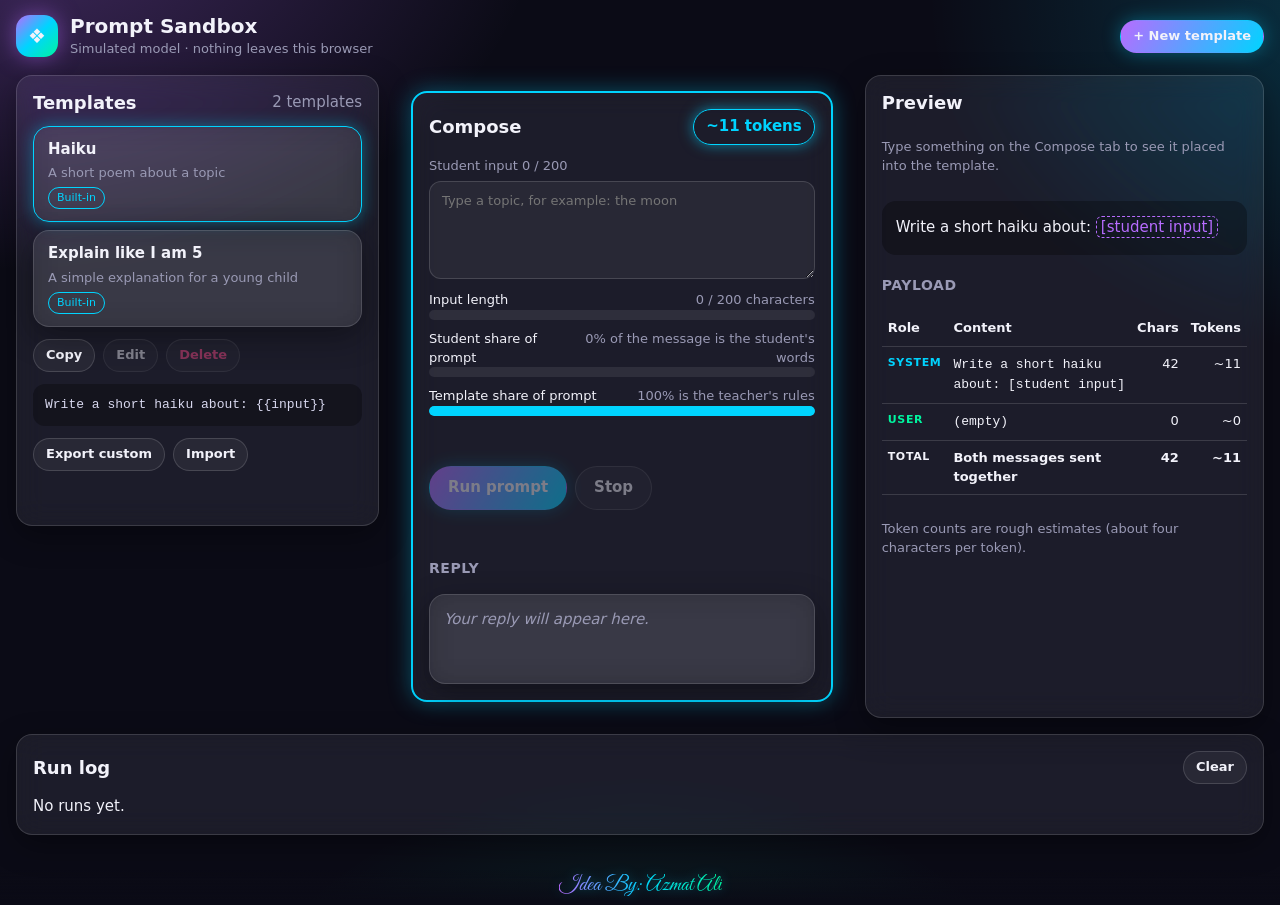
==== index.html @ 8f79895b "Prompt Sandbox: classroom sandbox for prompt templates Shows how a teacher's template and a student'" ====
<!DOCTYPE html>
<html lang="en" data-layout="desktop">
<head>
  <meta charset="UTF-8">
  <meta name="viewport" content="width=device-width, initial-scale=1, viewport-fit=cover">
  <meta name="description" content="Prompt Sandbox: see how a template and a student's words combine into a prompt. Simulated model, no data leaves the browser.">
  <meta name="theme-color" content="#0b0b16">
  <title>Prompt Sandbox</title>
  <meta property="og:type" content="website">
  <meta property="og:title" content="Prompt Sandbox">
  <meta property="og:description" content="See how a template and a student's words combine into a prompt.">
  <meta name="twitter:card" content="summary">
  <link rel="preconnect" href="https://fonts.googleapis.com">
  <link rel="preconnect" href="https://fonts.gstatic.com" crossorigin>
  <link href="https://fonts.googleapis.com/css2?family=Great+Vibes&display=swap" rel="stylesheet">
  <link rel="stylesheet" href="css/app.css">
</head>
<body>

  <header class="topbar">
    <div class="brand">
      <span class="logo" aria-hidden="true">&#10070;</span>
      <div>
        <h1>Prompt Sandbox</h1>
        <p class="tag" id="mode-badge">Simulated model</p>
      </div>
    </div>
    <button type="button" class="btn neon small" id="new-template">+ New template</button>
  </header>

  <nav class="tabbar" role="tablist" aria-label="Sections">
    <button type="button" role="tab" data-target="templates" aria-selected="false">Templates</button>
    <button type="button" role="tab" data-target="compose" aria-selected="true">Compose</button>
    <button type="button" role="tab" data-target="preview" aria-selected="false">Preview</button>
    <button type="button" role="tab" data-target="log" aria-selected="false">Log</button>
  </nav>

  <main class="workspace">

    <!-- Templates -->
    <section class="panel sec-templates glass" data-section="templates" aria-labelledby="h-templates">
      <div class="panel-head">
        <h2 id="h-templates">Templates</h2>
        <span class="muted" id="template-count"></span>
      </div>
      <div class="template-list" id="template-list"></div>
      <div class="template-actions">
        <button type="button" class="btn ghost small" id="copy-template">Copy</button>
        <button type="button" class="btn ghost small" id="edit-template">Edit</button>
        <button type="button" class="btn ghost small danger" id="delete-template">Delete</button>
      </div>
      <pre class="template-detail" id="template-detail" aria-label="Selected template text"></pre>
      <div class="library-tools">
        <button type="button" class="btn ghost small" id="export-templates">Export custom</button>
        <button type="button" class="btn ghost small" id="import-templates">Import</button>
        <input type="file" id="import-file" accept="application/json" hidden>
      </div>
      <p class="muted small" id="template-message" role="status"></p>
    </section>

    <!-- Compose -->
    <section class="panel sec-compose" data-section="compose" aria-labelledby="h-compose">
      <div class="run-card glass" id="run-card">
        <div class="panel-head">
          <h2 id="h-compose">Compose</h2>
          <span class="token-count" id="token-count" aria-live="polite">~0 tokens</span>
        </div>
        <label class="field">
          <span>Student input <span class="muted" id="char-count"></span></span>
          <textarea id="input" rows="4" maxlength="500" placeholder="Type a topic, for example: the moon"></textarea>
        </label>
        <div class="meters" id="meters"></div>
        <p class="chip warn" id="chip-injection" hidden>Contains a rule-override phrase</p>
        <p class="muted small" id="compose-notes"></p>
        <div class="run-actions">
          <button type="button" class="btn neon" id="run" disabled>Run prompt</button>
          <button type="button" class="btn ghost" id="stop" disabled>Stop</button>
        </div>
        <p class="run-message" id="run-message" role="status" aria-live="polite"></p>
        <h3 class="sub">Reply</h3>
        <div class="output glass" id="output" aria-live="polite"></div>
      </div>
    </section>

    <!-- Preview -->
    <section class="panel sec-preview glass" data-section="preview" aria-labelledby="h-preview">
      <div class="panel-head">
        <h2 id="h-preview">Preview</h2>
      </div>
      <p class="muted small" id="viewer-note"></p>
      <div class="viewer" id="viewer-template" aria-label="Template with the student's text in place"></div>
      <h3 class="sub">Payload</h3>
      <div class="matrix-wrap">
        <table class="matrix">
          <thead>
            <tr><th scope="col">Role</th><th scope="col">Content</th><th scope="col">Chars</th><th scope="col">Tokens</th></tr>
          </thead>
          <tbody id="matrix-body"></tbody>
        </table>
      </div>
      <p class="muted small">Token counts are rough estimates (about four characters per token).</p>
    </section>

    <!-- Log -->
    <section class="panel sec-log glass" data-section="log" aria-labelledby="h-log">
      <div class="panel-head">
        <h2 id="h-log">Run log</h2>
        <button type="button" class="btn ghost small" id="clear-log">Clear</button>
      </div>
      <ul class="log-list" id="log-list"></ul>
    </section>

  </main>

  <!-- Template creator -->
  <dialog class="creator glass" id="creator" aria-labelledby="creator-title">
    <form id="creator-form" method="dialog">
      <h2 id="creator-title">New template</h2>
      <label class="field">
        <span>Name</span>
        <input id="c-name" type="text" maxlength="60" required>
      </label>
      <label class="field">
        <span>Description (optional)</span>
        <input id="c-desc" type="text" maxlength="200">
      </label>
      <label class="field">
        <span>Template instructions</span>
        <textarea id="c-template" rows="4" maxlength="2000" required></textarea>
        <small class="hint" id="c-hint" role="status"></small>
      </label>
      <label class="field">
        <span>Input limit (characters, optional)</span>
        <input id="c-limit" type="number" min="1" max="500" inputmode="numeric">
      </label>
      <p class="error" id="creator-error" role="alert"></p>
      <div class="dialog-actions">
        <button type="button" class="btn ghost" id="creator-cancel">Cancel</button>
        <button type="submit" class="btn neon">Save template</button>
      </div>
    </form>
  </dialog>

  <footer class="footer">
    <span class="watermark">Idea By: Azmat Ali</span>
  </footer>

  <!-- Classic scripts in dependency order (opens from file:// with no server) -->
  <script src="js/config.js"></script>
  <script src="js/util/storage.js"></script>
  <script src="js/core/prompt.js"></script>
  <script src="js/core/templates.js"></script>
  <script src="js/core/simulator.js"></script>
  <script src="js/core/provider.js"></script>
  <script src="js/core/log.js"></script>
  <script src="js/core/tools.js"></script>
  <script src="js/ui/viewer.js"></script>
  <script src="js/app.js"></script>
</body>
</html>
---- css/app.css ----
/* ==========================================================================
   Prompt Sandbox. Breakpoints are custom properties; JS reads them into data-layout.
   Layouts: mobile < 640px (four tabs), tablet 640-1023px (two columns),
   desktop >= 1024px (three columns, log below).
   ========================================================================== */
:root {
  --footer-h: 30px;
  --tabbar-h: 0px;
  --radius: 16px;
  --bg: #0b0b16;
  --text: #f2f2fa;
  --muted: #9a9ab5;
  --glass: rgba(255, 255, 255, 0.07);
  --glass-border: rgba(255, 255, 255, 0.14);
  --idle: #00d4ff;
  --running: #b76cff;
  --ok: #00f5a0;
  --error: #ff4d8d;
  --warm: #ffb020;
  --shadow: 0 10px 30px rgba(0, 0, 0, 0.35);
  color-scheme: dark;
}

[data-layout="mobile"] {
  --tabbar-h: 56px;
}

*,
*::before,
*::after {
  box-sizing: border-box;
}

html,
body {
  margin: 0;
  min-height: 100%;
  overflow-x: hidden;            /* no sideways scrolling at any width */
}

body {
  color: var(--text);
  background-color: var(--bg);
  background-image:
    radial-gradient(900px 600px at 0% -10%, rgba(183, 108, 255, 0.32), transparent 60%),
    radial-gradient(800px 600px at 110% 0%, rgba(0, 212, 255, 0.22), transparent 60%),
    radial-gradient(700px 500px at 50% 120%, rgba(0, 245, 160, 0.14), transparent 60%);
  background-attachment: fixed;
  font: 15px/1.45 system-ui, -apple-system, "Segoe UI", Roboto, sans-serif;
  padding-bottom: calc(var(--footer-h) + var(--tabbar-h) + 24px);
}

h1, h2, h3 {
  margin: 0;
  line-height: 1.2;
}

.muted { color: var(--muted); }
.small { font-size: 13px; }
.sub { font-size: 14px; margin: 10px 0 6px; color: var(--muted); letter-spacing: 0.04em; text-transform: uppercase; }

/* ---------- Glass surfaces and buttons ---------- */
.glass {
  background: var(--glass);
  border: 1px solid var(--glass-border);
  border-radius: var(--radius);
  backdrop-filter: blur(14px) saturate(140%);
  -webkit-backdrop-filter: blur(14px) saturate(140%);
  box-shadow: var(--shadow);
}

.btn {
  appearance: none;
  border: 1px solid transparent;
  border-radius: 999px;
  padding: 10px 18px;
  font: inherit;
  font-weight: 600;
  color: var(--text);
  cursor: pointer;
  transition: transform 0.15s ease, box-shadow 0.2s ease, opacity 0.2s ease;
}

.btn:hover:not(:disabled) { transform: translateY(-1px); }
.btn:disabled { opacity: 0.45; cursor: not-allowed; }
.btn:focus-visible,
textarea:focus-visible,
input:focus-visible,
.template-btn:focus-visible,
.tabbar button:focus-visible {
  outline: 2px solid var(--idle);
  outline-offset: 3px;
}

.btn.small { padding: 6px 12px; font-size: 13px; }
.btn.ghost { background: rgba(255, 255, 255, 0.06); border-color: var(--glass-border); }
.btn.danger { color: var(--error); }
.btn.neon {
  background: linear-gradient(120deg, #b76cff, #00d4ff);
  box-shadow: 0 0 18px rgba(0, 212, 255, 0.35);
}

/* ---------- Header ---------- */
.topbar {
  display: flex;
  align-items: center;
  justify-content: space-between;
  gap: 12px;
  padding: 14px 16px 8px;
}

.brand {
  display: flex;
  align-items: center;
  gap: 12px;
  min-width: 0;
}

.logo {
  display: grid;
  place-items: center;
  width: 42px;
  height: 42px;
  border-radius: 14px;
  font-size: 20px;
  background: linear-gradient(135deg, #b76cff, #00d4ff, #00f5a0);
  box-shadow: 0 0 22px rgba(183, 108, 255, 0.5);
  flex: 0 0 auto;
}

.brand h1 { font-size: 20px; }
.tag { margin: 2px 0 0; color: var(--muted); font-size: 13px; }

/* ---------- Workspace grid ---------- */
.workspace {
  display: grid;
  gap: 16px;
  padding: 8px 16px 16px;
  max-width: 1320px;
  margin: 0 auto;
}

.panel {
  min-width: 0;
  padding: 16px;
  display: grid;
  gap: 12px;
  align-content: start;
}

.panel-head {
  display: flex;
  align-items: center;
  justify-content: space-between;
  gap: 10px;
  flex-wrap: wrap;
}

.panel h2 { font-size: 18px; }

/* ---------- Templates ---------- */
.template-list {
  display: grid;
  gap: 8px;
}

.template-btn {
  display: grid;
  gap: 4px;
  width: 100%;
  padding: 12px 14px;
  text-align: left;
  color: var(--text);
  font: inherit;
  cursor: pointer;
  background: var(--glass);
  border: 1px solid var(--glass-border);
  transition: box-shadow 0.2s ease, border-color 0.2s ease;
}

.template-btn[aria-pressed="true"] {
  border-color: var(--idle);
  box-shadow: 0 0 16px rgba(0, 212, 255, 0.4);
}

.template-name { font-weight: 700; }
.template-desc { color: var(--muted); font-size: 13px; }

.kind {
  justify-self: start;
  font-size: 11px;
  padding: 2px 8px;
  border-radius: 999px;
  border: 1px solid currentColor;
}

.kind.builtin { color: var(--idle); }
.kind.custom { color: var(--running); }

.template-actions,
.library-tools,
.run-actions {
  display: flex;
  flex-wrap: wrap;
  gap: 8px;
}

.template-detail,
.output code,
code {
  font-family: ui-monospace, Consolas, "Courier New", monospace;
  font-size: 13px;
}

.template-detail {
  margin: 0;
  white-space: pre-wrap;
  overflow-wrap: anywhere;
  padding: 12px;
  border-radius: 12px;
  background: rgba(0, 0, 0, 0.3);
  color: #d8d8ee;
}

/* ---------- Compose and run card (neon status border) ---------- */
.run-card {
  display: grid;
  gap: 12px;
  padding: 16px;
  border: 2px solid var(--idle);
  box-shadow: 0 0 22px rgba(0, 212, 255, 0.35);
  transition: border-color 0.3s ease, box-shadow 0.3s ease;
}

.run-card.status-running {
  border-color: var(--running);
  box-shadow: 0 0 26px rgba(183, 108, 255, 0.6);
  animation: pulse 1.6s ease-in-out infinite;
}

.run-card.status-ok {
  border-color: var(--ok);
  box-shadow: 0 0 26px rgba(0, 245, 160, 0.5);
}

.run-card.status-error {
  border-color: var(--error);
  box-shadow: 0 0 26px rgba(255, 77, 141, 0.55);
}

@keyframes pulse {
  0%, 100% { box-shadow: 0 0 14px rgba(183, 108, 255, 0.35); }
  50% { box-shadow: 0 0 30px rgba(183, 108, 255, 0.75); }
}

.field {
  display: grid;
  gap: 6px;
  font-size: 13px;
  color: var(--muted);
}

textarea,
input[type="text"],
input[type="number"] {
  width: 100%;
  padding: 10px 12px;
  border-radius: 12px;
  border: 1px solid var(--glass-border);
  background: rgba(255, 255, 255, 0.06);
  color: var(--text);
  font: inherit;
  resize: vertical;
}

.token-count {
  padding: 6px 12px;
  border-radius: 999px;
  font-weight: 700;
  font-variant-numeric: tabular-nums;
  color: var(--idle);
  border: 1px solid var(--idle);
  box-shadow: 0 0 14px rgba(0, 212, 255, 0.55);
}

.token-count.near {
  color: var(--warm);
  border-color: var(--warm);
  box-shadow: 0 0 14px rgba(255, 176, 32, 0.6);
}

.meters { display: grid; gap: 10px; }

.meter-head {
  display: flex;
  justify-content: space-between;
  gap: 8px;
  font-size: 13px;
}

.meter-label { color: var(--text); }
.meter-caption { color: var(--muted); text-align: right; }

.meter-track {
  height: 10px;
  border-radius: 999px;
  background: rgba(255, 255, 255, 0.08);
  overflow: hidden;
}

.meter-fill {
  height: 100%;
  border-radius: 999px;
  transition: width 0.25s ease;
  box-shadow: 0 0 10px currentColor;
}

.meter-fill.cool { background: var(--idle); color: var(--idle); }
.meter-fill.warm { background: var(--warm); color: var(--warm); }
.meter-fill.hot { background: var(--error); color: var(--error); }
.meter-fill.violet { background: var(--running); color: var(--running); }

.chip {
  justify-self: start;
  margin: 0;
  padding: 4px 10px;
  border-radius: 999px;
  font-size: 13px;
  font-weight: 600;
}

.chip.warn {
  color: var(--warm);
  border: 1px solid var(--warm);
  box-shadow: 0 0 12px rgba(255, 176, 32, 0.5);
}

.run-message {
  margin: 0;
  min-height: 1.2em;
  font-size: 13px;
  color: var(--muted);
}

.output {
  min-height: 90px;
  padding: 14px;
  white-space: pre-wrap;
  overflow-wrap: anywhere;
  font-size: 15px;
}

.output.placeholder { color: var(--muted); font-style: italic; }

/* ---------- Preview: template viewer and payload matrix ---------- */
.viewer {
  padding: 14px;
  border-radius: 14px;
  background: rgba(0, 0, 0, 0.3);
  line-height: 1.7;
  white-space: pre-wrap;
  overflow-wrap: anywhere;
}

.viewer .inserted {
  background: linear-gradient(120deg, rgba(0, 245, 160, 0.35), rgba(0, 212, 255, 0.35));
  border-radius: 6px;
  padding: 1px 4px;
  box-shadow: 0 0 10px rgba(0, 245, 160, 0.45);
  color: #ffffff;
}

.viewer .slot {
  border: 1px dashed var(--running);
  border-radius: 6px;
  padding: 1px 4px;
  color: var(--running);
}

.matrix-wrap { overflow-x: auto; }

.matrix {
  width: 100%;
  border-collapse: collapse;
  font-size: 13px;
}

.matrix th,
.matrix td {
  padding: 8px 6px;
  border-bottom: 1px solid var(--glass-border);
  vertical-align: top;
  text-align: left;
}

.matrix .num {
  text-align: right;
  font-variant-numeric: tabular-nums;
  white-space: nowrap;
}

.matrix .content { overflow-wrap: anywhere; min-width: 120px; }
.matrix .role { color: var(--muted); text-transform: uppercase; font-size: 11px; letter-spacing: 0.06em; }
.matrix .row-system .role { color: var(--idle); }
.matrix .row-user .role { color: var(--ok); }
.matrix .row-total td,
.matrix .row-total th { font-weight: 700; color: var(--text); }

/* ---------- Log ---------- */
.log-list {
  list-style: none;
  margin: 0;
  padding: 0;
  display: grid;
  gap: 8px;
}

.log-item {
  padding: 10px 12px;
  border-radius: 12px;
  background: rgba(255, 255, 255, 0.04);
  border: 1px solid var(--glass-border);
  border-left: 3px solid var(--idle);
}

.log-item.status-ok { border-left-color: var(--ok); }
.log-item.status-error { border-left-color: var(--error); }

.log-head {
  display: flex;
  justify-content: space-between;
  font-size: 13px;
}

.log-status { font-weight: 700; text-transform: capitalize; }
.log-time,
.log-template,
.log-preview { color: var(--muted); font-size: 13px; }
.log-preview { overflow-wrap: anywhere; }

/* ---------- Creator dialog ---------- */
.creator {
  width: min(520px, calc(100vw - 24px));
  padding: 0;
  color: var(--text);
  background: rgba(20, 20, 38, 0.94);
}

.creator::backdrop {
  background: rgba(0, 0, 0, 0.55);
  backdrop-filter: blur(4px);
}

.creator form {
  display: grid;
  gap: 12px;
  padding: 20px;
}

.creator h2 { font-size: 18px; }

.hint {
  color: var(--muted);
  font-size: 12px;
}

.hint.ok { color: var(--ok); }

.error {
  margin: 0;
  color: var(--error);
  font-size: 13px;
  min-height: 1em;
}

.dialog-actions {
  display: flex;
  justify-content: flex-end;
  gap: 10px;
}

/* ---------- Footer watermark (fixed at the bottom) ---------- */
.footer {
  position: fixed;
  left: 0;
  right: 0;
  bottom: var(--tabbar-h);
  z-index: 4;
  height: var(--footer-h);
  display: flex;
  align-items: center;
  justify-content: center;
  pointer-events: none;
  background: linear-gradient(to top, rgba(11, 11, 22, 0.85), rgba(11, 11, 22, 0));
}

.watermark {
  font-family: "Great Vibes", "Brush Script MT", cursive;
  font-size: 22px;
  line-height: 1;
  white-space: nowrap;
  background: linear-gradient(90deg, #b76cff, #00d4ff, #00f5a0);
  -webkit-background-clip: text;
  background-clip: text;
  color: transparent;
  filter: drop-shadow(0 0 6px rgba(0, 212, 255, 0.4));
  user-select: none;
}

/* ---------- Tabs (phones only) ---------- */
.tabbar { display: none; }

[data-layout="mobile"] .tabbar {
  position: fixed;
  left: 0;
  right: 0;
  bottom: 0;
  z-index: 6;
  height: var(--tabbar-h);
  display: flex;
  background: rgba(11, 11, 22, 0.94);
  border-top: 1px solid var(--glass-border);
  backdrop-filter: blur(14px);
  -webkit-backdrop-filter: blur(14px);
  padding-bottom: env(safe-area-inset-bottom, 0px);
}

.tabbar button {
  flex: 1 1 0;
  min-width: 0;
  appearance: none;
  border: 0;
  background: transparent;
  color: var(--muted);
  font: inherit;
  font-size: 13px;
  font-weight: 600;
  cursor: pointer;
}

.tabbar button.is-active {
  color: var(--text);
  text-shadow: 0 0 10px #00d4ff;
  box-shadow: inset 0 3px 0 #00d4ff;
}

[data-layout="mobile"] .panel[data-section]:not(.is-active) {
  display: none;
}

/* ---------- Tablet and desktop: all panels on one grid ---------- */
[data-layout="tablet"] .workspace {
  grid-template-columns: minmax(0, 1fr) minmax(0, 1.4fr);
  grid-template-areas:
    "templates compose"
    "templates preview"
    "templates log";
}

[data-layout="desktop"] .workspace {
  grid-template-columns: minmax(0, 1fr) minmax(0, 1.25fr) minmax(0, 1.1fr);
  grid-template-areas:
    "templates compose preview"
    "log log log";
}

[data-layout="tablet"] .sec-templates,
[data-layout="desktop"] .sec-templates { grid-area: templates; align-self: start; }
[data-layout="tablet"] .sec-compose,
[data-layout="desktop"] .sec-compose { grid-area: compose; }
[data-layout="tablet"] .sec-preview,
[data-layout="desktop"] .sec-preview { grid-area: preview; }
[data-layout="tablet"] .sec-log,
[data-layout="desktop"] .sec-log { grid-area: log; }

@media (prefers-reduced-motion: reduce) {
  .run-card.status-running { animation: none; }
  .btn,
  .meter-fill { transition: none; }
}

/* Phones: each meter caption sits under its label, so the text has room to read */
[data-layout="mobile"] .meter-head {
  flex-direction: column;
  gap: 2px;
}

[data-layout="mobile"] .meter-caption {
  text-align: left;
}
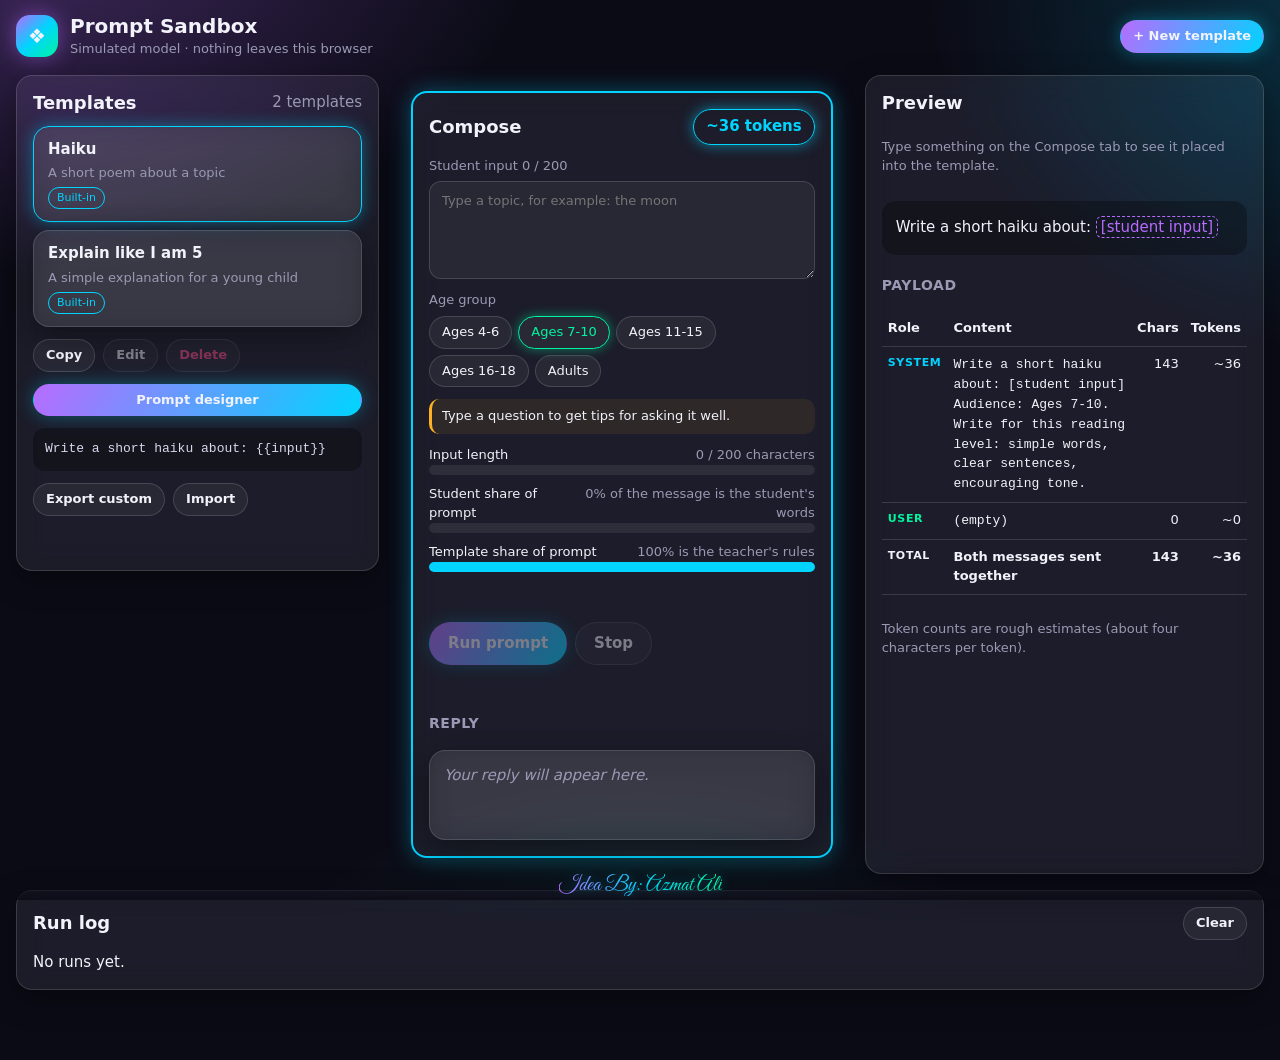
==== commit 0a6e217a: "Age groups, prompt designer and question tips Teachers and students can choose an age group (4-6, 7-" ====
--- a/index.html
+++ b/index.html
@@ -49,6 +49,7 @@
         <button type="button" class="btn ghost small" id="edit-template">Edit</button>
         <button type="button" class="btn ghost small danger" id="delete-template">Delete</button>
       </div>
+      <button type="button" class="btn neon small" id="open-designer">Prompt designer</button>
       <pre class="template-detail" id="template-detail" aria-label="Selected template text"></pre>
       <div class="library-tools">
         <button type="button" class="btn ghost small" id="export-templates">Export custom</button>
@@ -69,6 +70,11 @@
           <span>Student input <span class="muted" id="char-count"></span></span>
           <textarea id="input" rows="4" maxlength="500" placeholder="Type a topic, for example: the moon"></textarea>
         </label>
+        <div class="audience">
+          <span class="field-label">Age group</span>
+          <div class="chips" id="audience-chips" role="group" aria-label="Age group"></div>
+        </div>
+        <ul class="tips" id="tips" aria-label="Tips for asking a better question"></ul>
         <div class="meters" id="meters"></div>
         <p class="chip warn" id="chip-injection" hidden>Contains a rule-override phrase</p>
         <p class="muted small" id="compose-notes"></p>
@@ -112,6 +118,43 @@
 
   </main>
 
+  <!-- Prompt designer: builds a template from a few choices -->
+  <dialog class="creator glass" id="designer" aria-labelledby="designer-title">
+    <form id="designer-form" method="dialog">
+      <h2 id="designer-title">Prompt designer</h2>
+      <p class="muted small">Answer a few questions. The template is built for you, and you can edit it later.</p>
+      <label class="field">
+        <span>What should the AI do?</span>
+        <input id="d-task" type="text" maxlength="240" placeholder="for example: explain a science idea">
+      </label>
+      <label class="field">
+        <span>Answer format</span>
+        <select id="d-format"></select>
+      </label>
+      <label class="field">
+        <span>Tone</span>
+        <select id="d-tone"></select>
+      </label>
+      <label class="field">
+        <span>Length</span>
+        <select id="d-length"></select>
+      </label>
+      <label class="field">
+        <span>Extra rules (optional)</span>
+        <input id="d-rules" type="text" maxlength="200" placeholder="for example: no scary words">
+      </label>
+      <div class="field">
+        <span>Preview</span>
+        <pre class="template-detail" id="d-preview" aria-live="polite"></pre>
+      </div>
+      <p class="error" id="designer-error" role="alert"></p>
+      <div class="dialog-actions">
+        <button type="button" class="btn ghost" id="designer-cancel">Cancel</button>
+        <button type="submit" class="btn neon">Use this template</button>
+      </div>
+    </form>
+  </dialog>
+
   <!-- Template creator -->
   <dialog class="creator glass" id="creator" aria-labelledby="creator-title">
     <form id="creator-form" method="dialog">
@@ -154,6 +197,8 @@
   <script src="js/core/provider.js"></script>
   <script src="js/core/log.js"></script>
   <script src="js/core/tools.js"></script>
+  <script src="js/core/designer.js"></script>
+  <script src="js/core/tips.js"></script>
   <script src="js/ui/viewer.js"></script>
   <script src="js/app.js"></script>
 </body>
--- a/css/app.css
+++ b/css/app.css
@@ -588,3 +588,74 @@
 [data-layout="mobile"] .meter-caption {
   text-align: left;
 }
+
+/* ---------- Age groups and question tips ---------- */
+.audience {
+  display: grid;
+  gap: 6px;
+}
+
+.field-label {
+  font-size: 13px;
+  color: var(--muted);
+}
+
+.chips {
+  display: flex;
+  flex-wrap: wrap;
+  gap: 6px;
+}
+
+.chip-btn {
+  appearance: none;
+  padding: 6px 12px;
+  border-radius: 999px;
+  border: 1px solid var(--glass-border);
+  background: rgba(255, 255, 255, 0.06);
+  color: var(--text);
+  font: inherit;
+  font-size: 13px;
+  cursor: pointer;
+}
+
+.chip-btn[aria-pressed="true"] {
+  border-color: var(--ok);
+  color: var(--ok);
+  box-shadow: 0 0 12px rgba(0, 245, 160, 0.45);
+}
+
+.tips {
+  list-style: none;
+  margin: 0;
+  padding: 0;
+  display: grid;
+  gap: 6px;
+  font-size: 13px;
+}
+
+.tip {
+  padding: 8px 10px;
+  border-radius: 10px;
+  border-left: 3px solid var(--warm);
+  background: rgba(255, 176, 32, 0.08);
+  color: var(--text);
+}
+
+.tip.good {
+  border-left-color: var(--ok);
+  background: rgba(0, 245, 160, 0.08);
+}
+
+.creator select {
+  width: 100%;
+  padding: 10px 12px;
+  border-radius: 12px;
+  border: 1px solid var(--glass-border);
+  background: rgba(255, 255, 255, 0.06);
+  color: var(--text);
+  font: inherit;
+}
+
+.creator select option {
+  background: #14142a;
+}
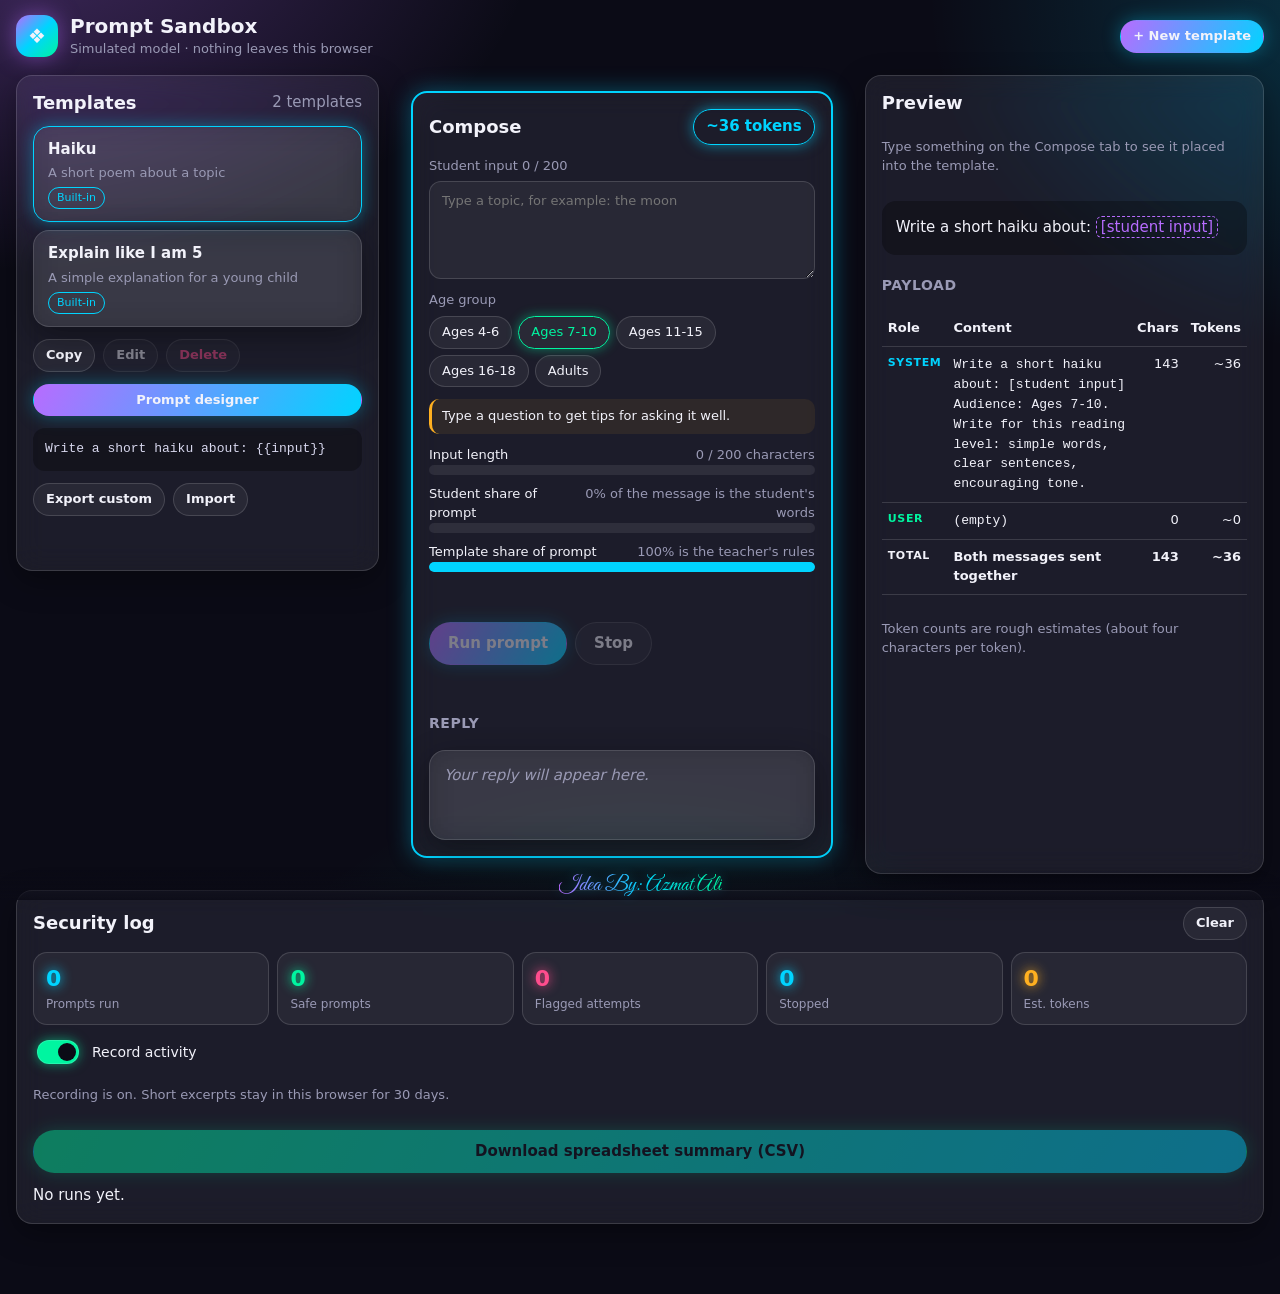
==== commit b4f3f69a: "Security log, spreadsheet export and expanded scanner Each run is recorded locally with a short exce" ====
--- a/index.html
+++ b/index.html
@@ -32,7 +32,7 @@
     <button type="button" role="tab" data-target="templates" aria-selected="false">Templates</button>
     <button type="button" role="tab" data-target="compose" aria-selected="true">Compose</button>
     <button type="button" role="tab" data-target="preview" aria-selected="false">Preview</button>
-    <button type="button" role="tab" data-target="log" aria-selected="false">Log</button>
+    <button type="button" role="tab" data-target="log" aria-selected="false">Security</button>
   </nav>
 
   <main class="workspace">
@@ -107,13 +107,32 @@
       <p class="muted small">Token counts are rough estimates (about four characters per token).</p>
     </section>
 
-    <!-- Log -->
+    <!-- Security: metrics, live log and spreadsheet export -->
     <section class="panel sec-log glass" data-section="log" aria-labelledby="h-log">
       <div class="panel-head">
-        <h2 id="h-log">Run log</h2>
+        <h2 id="h-log">Security log</h2>
         <button type="button" class="btn ghost small" id="clear-log">Clear</button>
       </div>
-      <ul class="log-list" id="log-list"></ul>
+
+      <div class="metrics" role="list" aria-label="Activity counts">
+        <div class="metric" role="listitem"><span class="metric-value" id="m-total">0</span><span class="metric-label">Prompts run</span></div>
+        <div class="metric safe" role="listitem"><span class="metric-value" id="m-safe">0</span><span class="metric-label">Safe prompts</span></div>
+        <div class="metric flag" role="listitem"><span class="metric-value" id="m-flagged">0</span><span class="metric-label">Flagged attempts</span></div>
+        <div class="metric" role="listitem"><span class="metric-value" id="m-stopped">0</span><span class="metric-label">Stopped</span></div>
+        <div class="metric tokens" role="listitem"><span class="metric-value" id="m-tokens">0</span><span class="metric-label">Est. tokens</span></div>
+      </div>
+
+      <div class="log-controls">
+        <label class="switch">
+          <input type="checkbox" id="log-toggle" checked>
+          <span>Record activity</span>
+        </label>
+        <p class="muted small" id="log-state" role="status"></p>
+      </div>
+
+      <button type="button" class="btn neon csv" id="download-csv" disabled>Download spreadsheet summary (CSV)</button>
+
+      <ul class="log-list scroll" id="log-list" aria-live="polite" aria-label="Security log, newest first"></ul>
     </section>
 
   </main>
@@ -191,6 +210,7 @@
   <!-- Classic scripts in dependency order (opens from file:// with no server) -->
   <script src="js/config.js"></script>
   <script src="js/util/storage.js"></script>
+  <script src="js/core/scanner.js"></script>
   <script src="js/core/prompt.js"></script>
   <script src="js/core/templates.js"></script>
   <script src="js/core/simulator.js"></script>
--- a/css/app.css
+++ b/css/app.css
@@ -659,3 +659,135 @@
 .creator select option {
   background: #14142a;
 }
+
+/* ---------- Security panel: metrics, switch, live log, export ---------- */
+.metrics {
+  display: grid;
+  grid-template-columns: repeat(2, minmax(0, 1fr));
+  gap: 8px;
+}
+
+.metric {
+  display: grid;
+  gap: 2px;
+  padding: 10px 12px;
+  border-radius: 14px;
+  background: rgba(255, 255, 255, 0.05);
+  border: 1px solid var(--glass-border);
+  min-width: 0;
+}
+
+.metric-value {
+  font-size: 22px;
+  font-weight: 800;
+  font-variant-numeric: tabular-nums;
+  color: var(--idle);
+  text-shadow: 0 0 12px currentColor;
+  overflow-wrap: anywhere;
+}
+
+.metric-label {
+  font-size: 12px;
+  color: var(--muted);
+}
+
+.metric.safe .metric-value { color: var(--ok); }
+.metric.flag .metric-value { color: var(--error); }
+.metric.tokens .metric-value { color: var(--warm); }
+
+.log-controls {
+  display: grid;
+  gap: 6px;
+}
+
+.switch {
+  display: inline-flex;
+  align-items: center;
+  gap: 10px;
+  cursor: pointer;
+  font-size: 14px;
+}
+
+.switch input {
+  appearance: none;
+  width: 42px;
+  height: 24px;
+  border-radius: 999px;
+  background: rgba(255, 255, 255, 0.12);
+  border: 1px solid var(--glass-border);
+  position: relative;
+  cursor: pointer;
+  transition: background 0.2s ease;
+  flex: 0 0 auto;
+}
+
+.switch input::after {
+  content: "";
+  position: absolute;
+  top: 2px;
+  left: 2px;
+  width: 18px;
+  height: 18px;
+  border-radius: 50%;
+  background: var(--text);
+  transition: transform 0.2s ease;
+}
+
+.switch input:checked {
+  background: var(--ok);
+  box-shadow: 0 0 12px rgba(0, 245, 160, 0.55);
+}
+
+.switch input:checked::after {
+  transform: translateX(18px);
+  background: #0b0b16;
+}
+
+.btn.csv {
+  width: 100%;
+  background: linear-gradient(120deg, var(--ok), var(--idle));
+  box-shadow: 0 0 18px rgba(0, 245, 160, 0.4);
+  color: #0b0b16;
+}
+
+.log-list.scroll {
+  max-height: 380px;
+  overflow-y: auto;
+  overscroll-behavior: contain;
+  padding-right: 4px;
+}
+
+.log-item.result-ok { border-left-color: var(--ok); }
+.log-item.result-stopped { border-left-color: var(--warm); }
+.log-item.result-error { border-left-color: var(--error); }
+
+.log-item.is-flagged {
+  border-color: rgba(255, 77, 141, 0.55);
+  box-shadow: 0 0 14px rgba(255, 77, 141, 0.25);
+}
+
+.signal-chips {
+  display: flex;
+  flex-wrap: wrap;
+  gap: 6px;
+  margin: 6px 0;
+}
+
+.signal-chip {
+  font-size: 11px;
+  padding: 2px 8px;
+  border-radius: 999px;
+  color: var(--error);
+  border: 1px solid var(--error);
+  box-shadow: 0 0 8px rgba(255, 77, 141, 0.35);
+}
+
+/* Wide screens: the metric cards sit in one row */
+[data-layout="tablet"] .metrics,
+[data-layout="desktop"] .metrics {
+  grid-template-columns: repeat(5, minmax(0, 1fr));
+}
+
+@media (max-width: 300px) {
+  .metric-value { font-size: 18px; }
+}
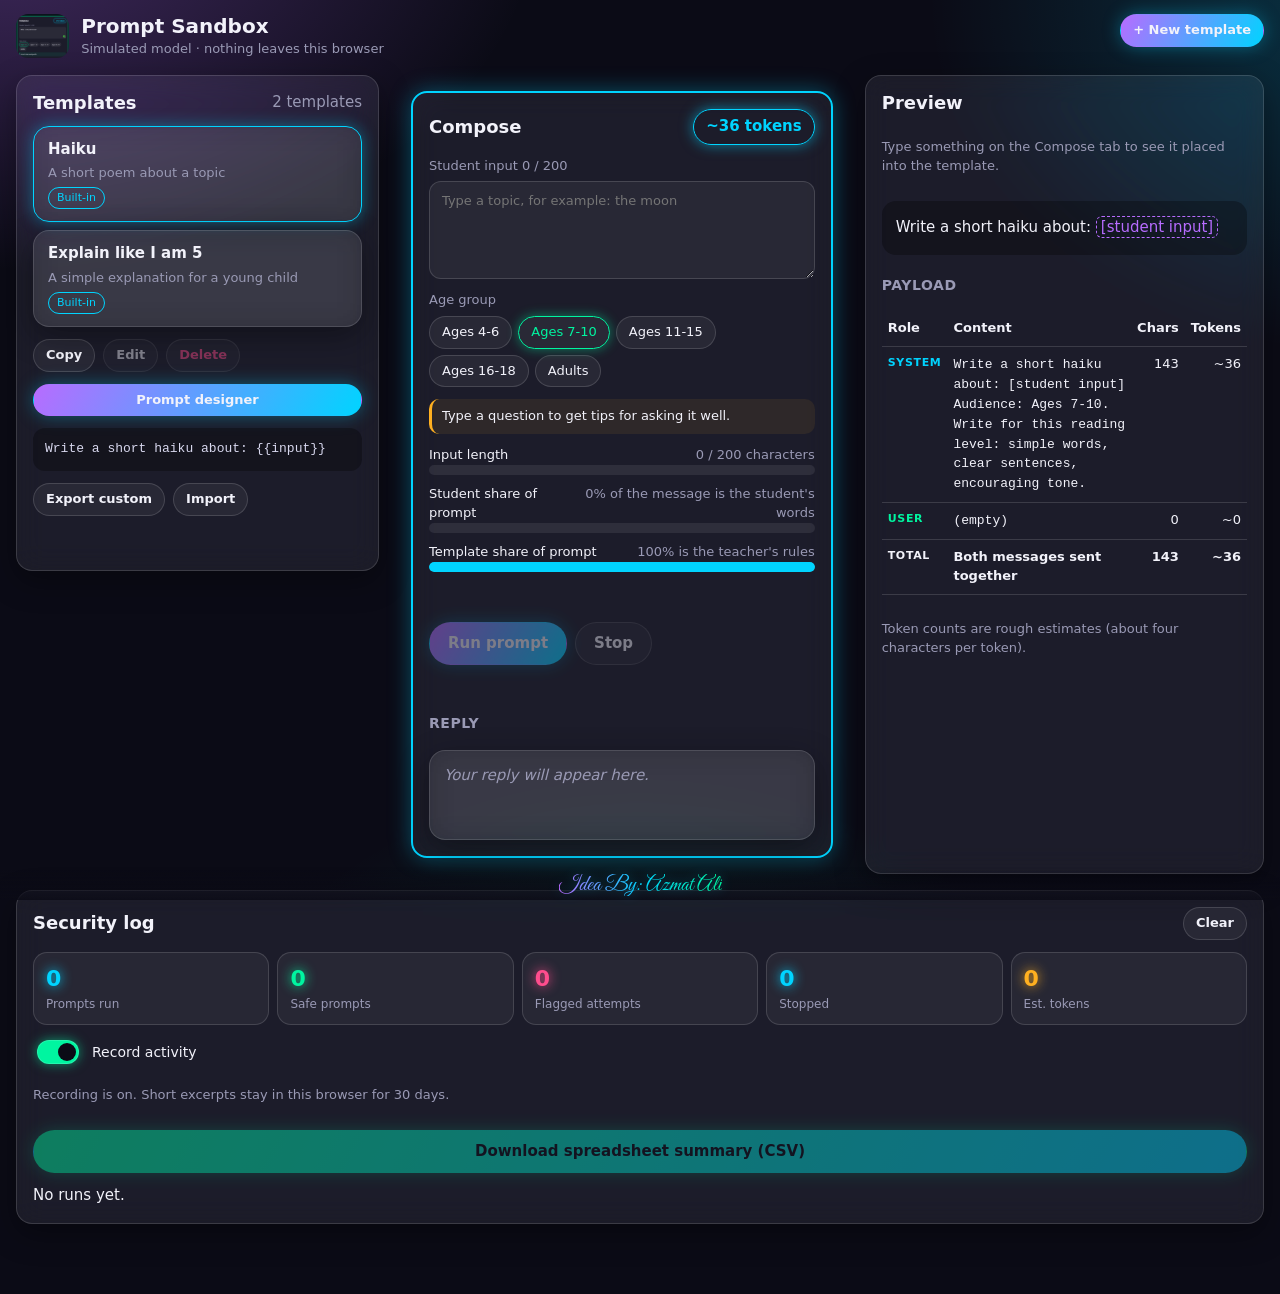
==== commit 5405eac1: "Header: prompt1.png as the top-left brand image, linked to the home page Replaces the diamond icon i" ====
--- a/index.html
+++ b/index.html
@@ -19,7 +19,9 @@
 
   <header class="topbar">
     <div class="brand">
-      <span class="logo" aria-hidden="true">&#10070;</span>
+      <a class="logo-link" href="./" aria-label="Prompt Sandbox home">
+        <img class="logo-img" src="prompt1.png" alt="Prompt Sandbox" width="48" height="40">
+      </a>
       <div>
         <h1>Prompt Sandbox</h1>
         <p class="tag" id="mode-badge">Simulated model</p>
--- a/css/app.css
+++ b/css/app.css
@@ -6,6 +6,7 @@
 :root {
   --footer-h: 30px;
   --tabbar-h: 0px;
+  --badge-h: 0px;             /* phones: 64px, for Netlify badge */
   --radius: 16px;
   --bg: #0b0b16;
   --text: #f2f2fa;
@@ -25,6 +26,13 @@
   --tabbar-h: 56px;
 }
 
+/* Netlify's free-plan badge sits at the bottom-right of phone screens (about 64px tall).
+   Lift the tab bar and footer above it on phones so they never cover the badge or get covered by it. */
+[data-layout="mobile"] {
+  --badge-h: 64px;
+}
+
+
 *,
 *::before,
 *::after {
@@ -47,7 +55,7 @@
     radial-gradient(700px 500px at 50% 120%, rgba(0, 245, 160, 0.14), transparent 60%);
   background-attachment: fixed;
   font: 15px/1.45 system-ui, -apple-system, "Segoe UI", Roboto, sans-serif;
-  padding-bottom: calc(var(--footer-h) + var(--tabbar-h) + 24px);
+  padding-bottom: calc(var(--footer-h) + var(--tabbar-h) + var(--badge-h) + 24px);
 }
 
 h1, h2, h3 {
@@ -484,7 +492,7 @@
   position: fixed;
   left: 0;
   right: 0;
-  bottom: var(--tabbar-h);
+  bottom: calc(var(--tabbar-h) + var(--badge-h));
   z-index: 4;
   height: var(--footer-h);
   display: flex;
@@ -514,7 +522,7 @@
   position: fixed;
   left: 0;
   right: 0;
-  bottom: 0;
+  bottom: var(--badge-h);
   z-index: 6;
   height: var(--tabbar-h);
   display: flex;
@@ -791,3 +799,50 @@
 @media (max-width: 300px) {
   .metric-value { font-size: 18px; }
 }
+
+/* Top-left brand image: a link to the app's home page */
+.logo-link {
+  display: block;
+  flex: 0 0 auto;
+  border-radius: 12px;
+  line-height: 0;
+  transition: transform 0.15s ease, box-shadow 0.2s ease;
+}
+
+.logo-link:hover {
+  transform: translateY(-1px);
+  box-shadow: 0 0 18px rgba(0, 212, 255, 0.45);
+}
+
+.logo-link:focus-visible {
+  outline: 2px solid var(--idle);
+  outline-offset: 3px;
+}
+
+.logo-img {
+  display: block;
+  height: 44px;
+  width: auto;
+  max-width: 96px;
+  object-fit: contain;
+  border-radius: 12px;
+}
+
+/* Header on narrow screens: the brand stays on one line and the image sits at the top-left */
+.topbar {
+  flex-wrap: wrap;
+  align-items: flex-start;
+}
+
+.brand {
+  flex: 1 1 auto;
+  min-width: 0;
+}
+
+.brand h1 {
+  white-space: nowrap;
+}
+
+.brand > div {
+  min-width: 0;
+}
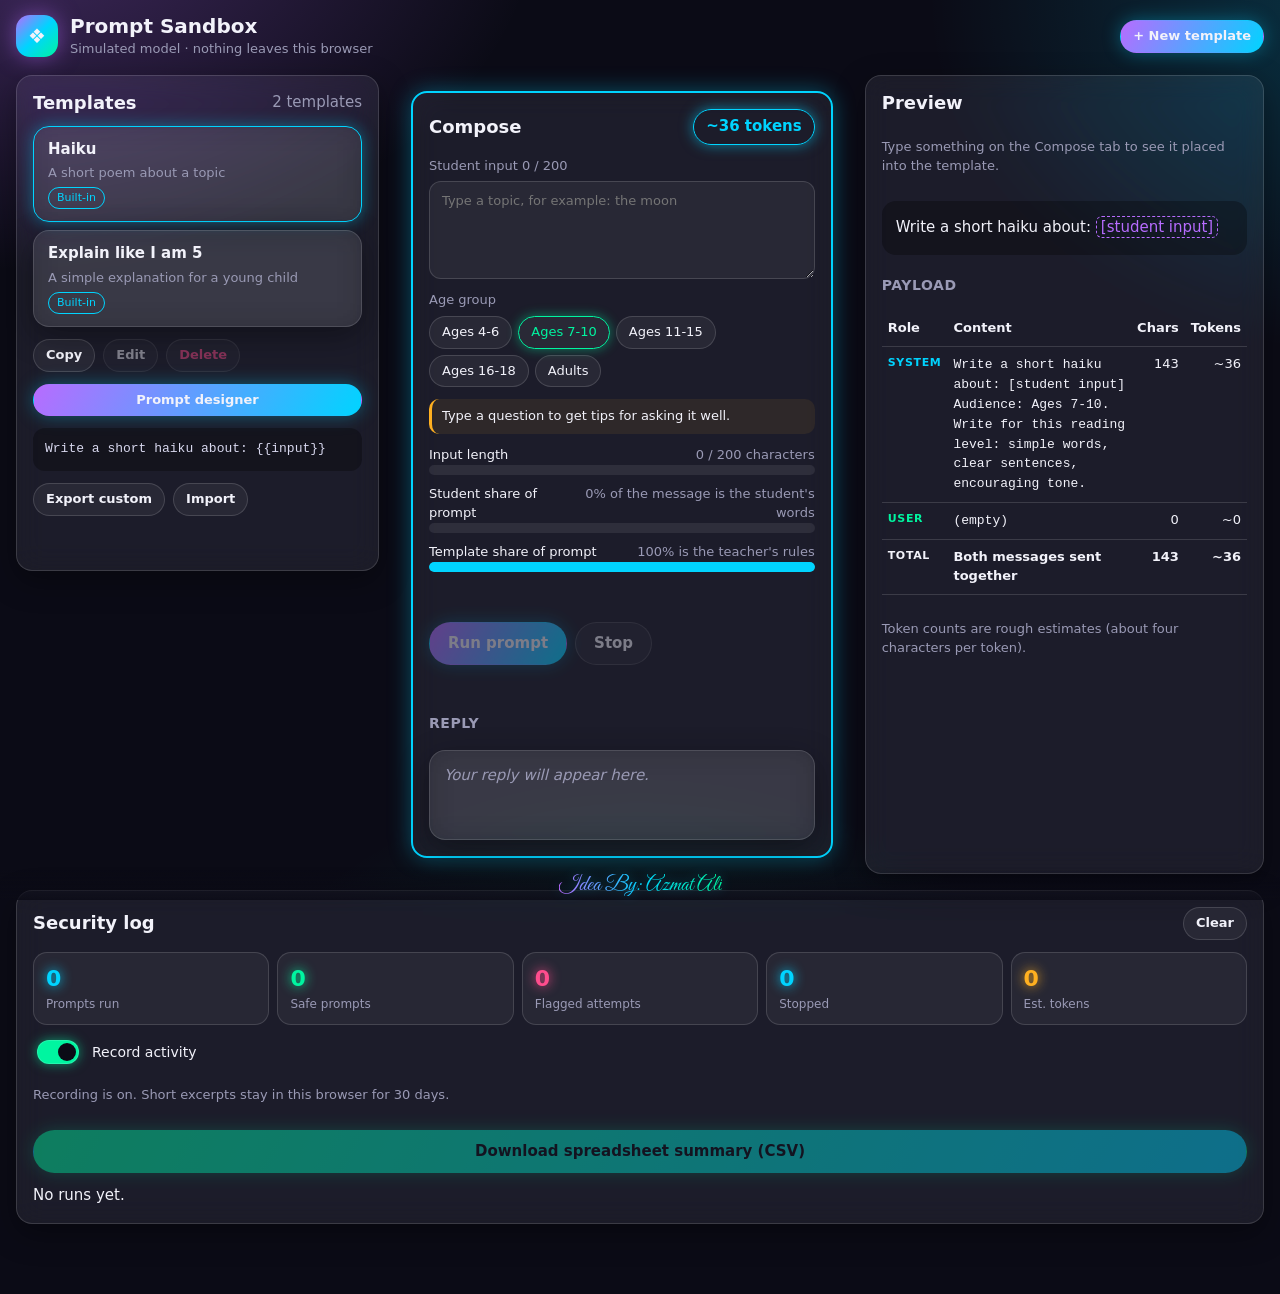
==== commit f41fbca8: "Link preview: prompt1.png for shared links; remove header image Reverts the header change. Open Grap" ====
--- a/index.html
+++ b/index.html
@@ -9,7 +9,13 @@
   <meta property="og:type" content="website">
   <meta property="og:title" content="Prompt Sandbox">
   <meta property="og:description" content="See how a template and a student's words combine into a prompt.">
+  <meta property="og:url" content="https://prompt-sandbox-azmataliakbar.netlify.app/">
+  <meta property="og:image" content="https://prompt-sandbox-azmataliakbar.netlify.app/prompt1.png">
+  <meta property="og:image:width" content="571">
+  <meta property="og:image:height" content="472">
+  <meta property="og:image:alt" content="Prompt Sandbox">
   <meta name="twitter:card" content="summary">
+  <meta name="twitter:image" content="https://prompt-sandbox-azmataliakbar.netlify.app/prompt1.png">
   <link rel="preconnect" href="https://fonts.googleapis.com">
   <link rel="preconnect" href="https://fonts.gstatic.com" crossorigin>
   <link href="https://fonts.googleapis.com/css2?family=Great+Vibes&display=swap" rel="stylesheet">
@@ -19,9 +25,7 @@
 
   <header class="topbar">
     <div class="brand">
-      <a class="logo-link" href="./" aria-label="Prompt Sandbox home">
-        <img class="logo-img" src="prompt1.png" alt="Prompt Sandbox" width="48" height="40">
-      </a>
+      <span class="logo" aria-hidden="true">&#10070;</span>
       <div>
         <h1>Prompt Sandbox</h1>
         <p class="tag" id="mode-badge">Simulated model</p>
--- a/css/app.css
+++ b/css/app.css
@@ -799,50 +799,3 @@
 @media (max-width: 300px) {
   .metric-value { font-size: 18px; }
 }
-
-/* Top-left brand image: a link to the app's home page */
-.logo-link {
-  display: block;
-  flex: 0 0 auto;
-  border-radius: 12px;
-  line-height: 0;
-  transition: transform 0.15s ease, box-shadow 0.2s ease;
-}
-
-.logo-link:hover {
-  transform: translateY(-1px);
-  box-shadow: 0 0 18px rgba(0, 212, 255, 0.45);
-}
-
-.logo-link:focus-visible {
-  outline: 2px solid var(--idle);
-  outline-offset: 3px;
-}
-
-.logo-img {
-  display: block;
-  height: 44px;
-  width: auto;
-  max-width: 96px;
-  object-fit: contain;
-  border-radius: 12px;
-}
-
-/* Header on narrow screens: the brand stays on one line and the image sits at the top-left */
-.topbar {
-  flex-wrap: wrap;
-  align-items: flex-start;
-}
-
-.brand {
-  flex: 1 1 auto;
-  min-width: 0;
-}
-
-.brand h1 {
-  white-space: nowrap;
-}
-
-.brand > div {
-  min-width: 0;
-}
